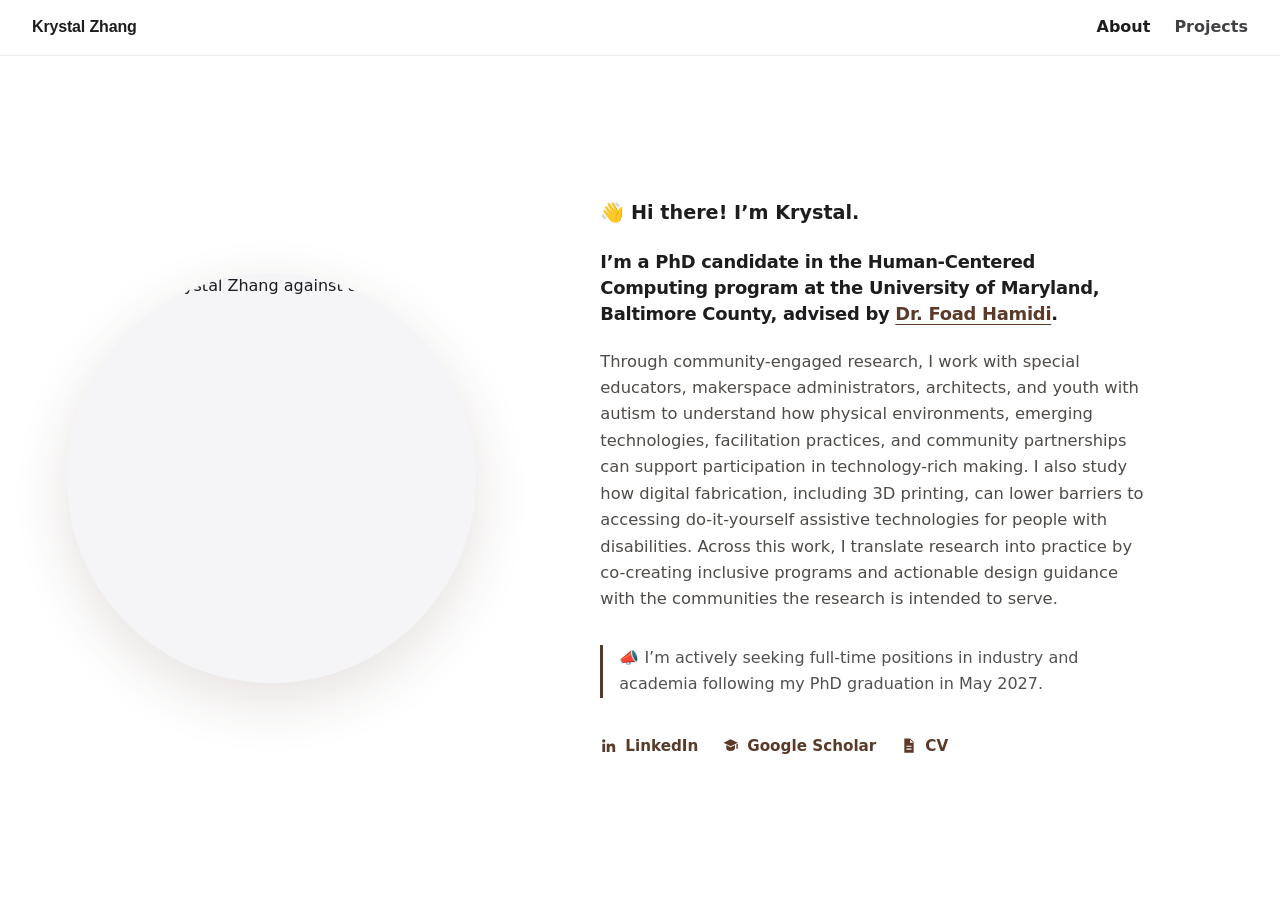
==== preview/index.html @ 25e0b15d "Refine case study terminology and evidence layouts" ====
<!doctype html>
<html lang="en">
<head>
  <meta charset="utf-8">
  <meta name="viewport" content="width=device-width, initial-scale=1">
  <meta name="description" content="Krystal Zhang is an HCI and UX researcher working across accessibility and inclusive design.">
  <title>Krystal Zhang — HCI & UX Researcher</title>
  <link rel="icon" href="assets/favicon.svg" type="image/svg+xml">
  <link rel="stylesheet" href="assets/styles.css">
  <script defer src="assets/script.js"></script>
</head>
<body>
  <a class="skip-link" href="#about">Skip to content</a>
  <header class="site-header">
    <a class="wordmark" href="index.html" aria-label="Krystal Zhang — About">Krystal Zhang</a>
    <nav aria-label="Primary navigation">
      <a href="index.html" aria-current="page">About</a>
      <a href="research.html">Projects</a>
    </nav>
  </header>
  <main>
    <section class="hero" id="about">
      <figure class="portrait-frame">
        <img class="portrait" src="assets/images/headshot-homepage.jpg" alt="Portrait of Krystal Zhang against a warm brown wall">
      </figure>
      <div class="hero-copy">
        <div class="intro-block">
          <p class="hello">👋 Hi there! I’m Krystal.</p>
          <p class="intro">I’m a PhD candidate in the Human-Centered Computing program at the University of Maryland, Baltimore County, advised by <a href="https://www.foadhamidi.info/" target="_blank" rel="noopener noreferrer">Dr. Foad Hamidi</a>.</p>
          <p class="intro research-intro">Through community-engaged research, I work with special educators, makerspace administrators, architects, and youth with autism to understand how physical environments, emerging technologies, facilitation practices, and community partnerships can support participation in technology-rich making. I also study how digital fabrication, including 3D printing, can lower barriers to accessing do-it-yourself assistive technologies for people with disabilities. Across this work, I translate research into practice by co-creating inclusive programs and actionable design guidance with the communities the research is intended to serve.</p>
        </div>
        <div class="career-block">
          <p class="availability"><span aria-hidden="true">📣</span> I’m actively seeking full-time positions in industry and academia following my PhD graduation in May 2027.</p>
          <div class="profile-links" aria-label="Professional profiles">
            <a href="https://www.linkedin.com/in/krystal-z/" target="_blank" rel="noopener noreferrer"><svg aria-hidden="true" viewBox="0 0 24 24"><path d="M5.2 7.8A2.3 2.3 0 1 0 5.2 3.2a2.3 2.3 0 0 0 0 4.6ZM3.3 9.5h3.8V21H3.3V9.5Zm6.1 0H13v1.6h.1c.5-.9 1.7-2 3.5-2 3.8 0 4.5 2.5 4.5 5.7V21h-3.8v-5.5c0-1.3 0-3-1.9-3s-2.2 1.4-2.2 2.9V21H9.4V9.5Z"/></svg><span>LinkedIn</span></a>
            <a href="https://scholar.google.com/citations?user=fKYQPuYAAAAJ&amp;hl=en&amp;authuser=1&amp;oi=ao" target="_blank" rel="noopener noreferrer"><svg aria-hidden="true" viewBox="0 0 24 24"><path d="m12 3 10 5-10 5L2 8l10-5Zm-6 8.2 6 3 6-3V16c0 1.8-2.7 3.5-6 3.5S6 17.8 6 16v-4.8Zm14-1 2-1v7.3h-2v-6.3Z"/></svg><span>Google Scholar</span></a>
            <a href="https://docs.google.com/document/d/1ETEiyIuMveuEgtH3HC91-z8uO13JX_DppgPaXV-I8yY/edit?usp=sharing" target="_blank" rel="noopener noreferrer"><svg aria-hidden="true" viewBox="0 0 24 24"><path d="M6 2h8l5 5v15H6V2Zm8 1.8V8h4.2L14 3.8ZM9 12v1.7h7V12H9Zm0 4v1.7h7V16H9Z"/></svg><span>CV</span></a>
          </div>
        </div>
      </div>
    </section>
  </main>
</body>
</html>
---- preview/assets/styles.css ----
:root {
  --paper: #ffffff;
  --surface: #f5f5f7;
  --ink: #1d1d1f;
  --muted: #6e6e73;
  --line: #d2d2d7;
  --terracotta: #5b3a29;
  --sage: #e8f0e4;
  --blue: #5b3a29;
  --radius: 1.75rem;
  --shadow: 0 12px 36px rgba(0, 0, 0, .07);
  --sans: Inter, ui-sans-serif, system-ui, -apple-system, BlinkMacSystemFont, "Segoe UI", sans-serif;
}

* { box-sizing: border-box; }
html { scroll-behavior: smooth; }
body {
  margin: 0;
  color: var(--ink);
  background: var(--paper);
  font-family: var(--sans);
  font-size: 1rem;
  line-height: 1.65;
}
main {
  width: 100%;
  min-height: calc(100svh - 3.5rem);
  margin-inline: auto;
  background: var(--paper);
}
a { color: inherit; text-underline-offset: .22em; }
a:hover { color: var(--terracotta); }
a:focus-visible, button:focus-visible { outline: 3px solid var(--blue); outline-offset: 4px; }
img { display: block; max-width: 100%; }
.wrapper { width: min(1080px, calc(100% - 3rem)); margin-inline: auto; }
.skip-link { position: fixed; left: 1rem; top: -5rem; z-index: 20; padding: .75rem 1rem; background: var(--ink); color: white; }
.skip-link:focus { top: 1rem; }

.site-header {
  width: min(1160px, calc(100% - 3rem));
  margin: 0 auto;
  min-height: 4.5rem;
  display: flex;
  justify-content: space-between;
  align-items: center;
  border-bottom: 1px solid rgba(0, 0, 0, .1);
}
.wordmark { font-size: 1.05rem; font-weight: 650; letter-spacing: -.015em; text-decoration: none; }
nav { display: flex; gap: 1.5rem; }
nav a { font-size: .88rem; font-weight: 500; text-decoration: none; }

.hero {
  min-height: 680px;
  display: grid;
  grid-template-columns: minmax(260px, .72fr) minmax(0, 1.45fr);
  gap: clamp(3.5rem, 8vw, 7.5rem);
  align-items: center;
  padding-block: clamp(5rem, 10vw, 9rem);
}
.portrait-frame {
  margin: 0;
  aspect-ratio: 4 / 5;
  overflow: hidden;
  border-radius: var(--radius);
  background: var(--surface);
  box-shadow: var(--shadow);
}
.portrait { width: 100%; height: 100%; object-fit: cover; object-position: 50% 51%; }
.eyebrow {
  margin: 0 0 .75rem;
  color: var(--terracotta);
  font-size: .78rem;
  font-weight: 750;
  letter-spacing: .1em;
  text-transform: uppercase;
}
h1, h2, h3 { font-family: var(--sans); line-height: 1.12; letter-spacing: -.035em; }
h1 { max-width: 790px; margin: 0; font-size: clamp(2.65rem, 5vw, 4.75rem); font-weight: 650; }
h2 { margin: 0; font-size: clamp(1.7rem, 3vw, 2.65rem); font-weight: 600; }
h3 { margin: 0; font-size: clamp(1.4rem, 2.4vw, 1.95rem); font-weight: 650; }
.lede { max-width: 720px; margin: 1.75rem 0 1rem; color: var(--muted); font-size: clamp(1.03rem, 1.4vw, 1.2rem); }
.profile-meta { color: var(--muted); }
.link-row, .card-links { display: flex; flex-wrap: wrap; gap: .65rem 1.25rem; }
.link-row { margin-top: 1.75rem; }
.link-row a, .card-links a { font-weight: 700; }
[data-placeholder-link] { cursor: not-allowed; text-decoration-style: dotted; }

.section { padding-block: clamp(4.5rem, 8vw, 8rem); border-top: 1px solid var(--line); }
.home-research { padding-block: clamp(5.5rem, 10vw, 9rem); border-top: 1px solid var(--line); }
.home-section-heading { display: flex; justify-content: space-between; align-items: end; gap: 2rem; margin-bottom: 1.75rem; }
.text-link { font-weight: 700; white-space: nowrap; }
.compact-project-grid { display: grid; grid-template-columns: repeat(3, 1fr); gap: 1rem; }
.compact-project {
  min-height: 230px;
  display: flex;
  flex-direction: column;
  justify-content: space-between;
  padding: 1.75rem;
  border-radius: var(--radius);
  color: var(--ink);
  text-decoration: none;
  transition: transform .2s ease, box-shadow .2s ease;
}
.compact-project:hover { color: var(--ink); transform: translateY(-3px); box-shadow: var(--shadow); }
.compact-project strong { max-width: 25ch; font-size: 1.2rem; line-height: 1.3; }
.project-number { font-size: .76rem; font-weight: 750; letter-spacing: .08em; text-transform: uppercase; }
.highlights-strip { display: grid; grid-template-columns: .7fr 1.3fr; gap: 3rem; padding-block: clamp(5.5rem, 10vw, 9rem); border-top: 1px solid var(--line); }
.compact-timeline { margin-top: 0; }
.page-intro { padding-block: clamp(4rem, 8vw, 7rem); }
.page-intro h1 { max-width: 900px; }
.section-heading { display: grid; grid-template-columns: 1fr 1fr; gap: 1rem 3rem; align-items: end; margin-bottom: 3rem; }
.section-heading .eyebrow { grid-column: 1 / -1; }
.section-heading > p:last-child { margin: 0; color: var(--muted); }
.section-heading.compact { display: block; }
.project-grid { display: grid; gap: 2rem; }
.project-card {
  display: grid;
  grid-template-columns: minmax(280px, .9fr) minmax(0, 1.1fr);
  overflow: hidden;
  border: 1px solid var(--line);
  border-radius: var(--radius);
  background: var(--surface);
  box-shadow: var(--shadow);
}
.project-image { min-height: 390px; display: grid; place-content: center; color: rgba(32,32,29,.7); font-weight: 700; }
.project-one { background: #edf2ea; }
.project-two { background: #f6ece7; }
.project-three { background: #eaf1f5; }
.project-content { align-self: center; padding: clamp(2rem, 5vw, 4.5rem); }
.card-title { font-size: clamp(1.55rem, 2.5vw, 2.1rem); }
.project-meta { margin: 0 0 .75rem; color: var(--terracotta); font-size: .82rem; font-weight: 750; text-transform: uppercase; letter-spacing: .08em; }
.project-content > p:not(.project-meta) { max-width: 560px; color: var(--muted); }
.tag-list, .pill-grid { display: flex; flex-wrap: wrap; gap: .55rem; }
.tag-list { margin: 1.5rem 0; }
.tag-list span, .pill-grid span { border: 1px solid var(--line); border-radius: 999px; padding: .4rem .8rem; background: var(--paper); font-size: .82rem; }
.split-section, .about-section, .teaching { display: grid; grid-template-columns: 1fr 1fr; gap: 3rem; }
.pill-grid { align-content: start; }
.timeline { list-style: none; padding: 0; margin: 2.5rem 0 0; }
.timeline li { display: grid; grid-template-columns: 6rem 1fr; gap: 1.5rem; padding: 1.1rem 0; border-top: 1px solid var(--line); }
.timeline time { color: var(--terracotta); font-weight: 750; }
.site-footer { padding-block: clamp(6rem, 11vw, 10rem); border-top: 1px solid var(--line); text-align: center; }
.site-footer h2 { font-size: clamp(2rem, 4vw, 3.25rem); }
.site-footer > p { max-width: 650px; margin-inline: auto; color: var(--muted); }
.button { display: inline-block; margin-top: 1rem; padding: .85rem 1.25rem; border-radius: 999px; background: var(--blue); color: white; font-weight: 650; text-decoration: none; }
.button:hover { background: var(--terracotta); color: white; }
.copyright { margin-top: 5rem; font-size: .85rem; }

.project-page .site-header { margin-bottom: 0; }
.project-hero { padding-block: clamp(4rem, 9vw, 8rem); }
.project-hero h1 { max-width: 950px; font-size: clamp(2.35rem, 4.7vw, 4.25rem); }
.project-summary { max-width: 760px; font-size: 1.25rem; color: var(--muted); }
.fact-grid { display: grid; grid-template-columns: repeat(4, 1fr); gap: 1px; margin-top: 3rem; background: var(--line); border: 1px solid var(--line); }
.fact-grid div { padding: 1.25rem; background: var(--surface); }
.fact-grid dt { color: var(--muted); font-size: .75rem; font-weight: 750; text-transform: uppercase; letter-spacing: .08em; }
.fact-grid dd { margin: .25rem 0 0; }
.case-layout { display: grid; grid-template-columns: minmax(170px, .42fr) minmax(0, 1fr); gap: 3rem 6rem; }
.case-layout h2 { font-size: clamp(1.8rem, 3vw, 2.8rem); }
.placeholder-panel { min-height: 280px; margin: 2.25rem 0; border-radius: var(--radius); background: linear-gradient(135deg, #e1d6c8, #bdcbb6); display: grid; place-content: center; font-weight: 700; color: var(--muted); }
.case-image { width: 100%; margin: 2.25rem 0; border-radius: var(--radius); }
.publication-box { padding: 2rem; border: 1px solid var(--line); border-radius: var(--radius); background: var(--surface); }
.back-link { font-weight: 700; }

/* Minimal one-page portfolio */
.site-header {
  position: sticky;
  top: 0;
  z-index: 10;
  width: 100%;
  margin-inline: auto;
  min-height: 3.5rem;
  justify-content: space-between;
  padding-inline: max(2rem, calc((100% - 1320px) / 2));
  background: rgba(255, 255, 255, .76);
  border-bottom: 1px solid rgba(0, 0, 0, .08);
  backdrop-filter: saturate(180%) blur(18px);
  -webkit-backdrop-filter: saturate(180%) blur(18px);
}
.site-header .wordmark { font-family: Arial, Helvetica, sans-serif; font-size: 1rem; font-weight: 700; letter-spacing: -.01em; }
.site-header nav { width: auto; justify-content: flex-end; }
.site-header nav a { color: #424245; font-size: 1rem; font-weight: 550; }
.site-header nav a[aria-current="page"] { color: var(--ink); font-weight: 650; }
.hero {
  min-height: calc(100svh - 3.5rem);
  width: min(1320px, calc(100% - 4rem));
  margin-inline: auto;
  grid-template-columns: minmax(280px, .85fr) minmax(0, 1.15fr);
  gap: clamp(3rem, 7vw, 7rem);
  padding-block: clamp(3.5rem, 7vw, 6.5rem);
  align-items: center;
}
.portrait-frame {
  width: clamp(280px, 32vw, 430px);
  min-height: 0;
  aspect-ratio: 1;
  justify-self: center;
  border-radius: 50%;
  box-shadow: 0 18px 55px rgba(75, 49, 32, .14);
}
.portrait { object-position: 52% 39%; }
.hero-copy {
  display: flex;
  flex-direction: column;
  justify-content: center;
  padding: 0;
  background: #fff;
}
.hello { margin: 0 0 1.25rem; font-size: clamp(1.1rem, 1.5vw, 1.35rem); font-weight: 600; }
.intro {
  max-width: 34rem;
  margin: 0;
  color: var(--ink);
  font-size: clamp(1.05rem, 1.4vw, 1.28rem);
  font-weight: 600;
  line-height: 1.45;
  letter-spacing: -.015em;
}
.intro a { color: #5b3a29; font-weight: 650; }
.research-intro { margin-top: 1.35rem; color: #4f4b47; font-size: clamp(1.02rem, 1.25vw, 1.14rem); font-weight: 400; line-height: 1.62; letter-spacing: 0; }
.career-block { margin-top: 2rem; }
.availability {
  max-width: 35rem;
  margin: 0;
  padding-left: 1rem;
  color: #515154;
  border-left: 3px solid #5b3a29;
  font-size: clamp(.98rem, 1.25vw, 1.1rem);
}
.profile-links { display: flex; flex-wrap: wrap; gap: .75rem 1.5rem; margin-top: 2.25rem; }
.profile-links a { display: inline-flex; align-items: center; gap: .48rem; color: #5b3a29; font-size: .95rem; font-weight: 600; text-decoration: none; }
.profile-links svg { width: 1.08rem; height: 1.08rem; flex: 0 0 auto; fill: currentColor; }
.profile-links a:hover { text-decoration: underline; }
.research-section { padding: clamp(3.5rem, 7vw, 6rem) 2rem; background: #fff; }
.research-page .research-section { min-height: calc(100svh - 3.5rem); }
.research-inner { width: min(1240px, 100%); margin-inline: auto; }
.research-heading { display: flex; justify-content: space-between; align-items: end; gap: 3rem; margin-bottom: 3rem; }
.section-label { margin: 0; color: #6e6255; font-size: .78rem; font-weight: 700; letter-spacing: .09em; text-transform: uppercase; }
.research-heading h1 { max-width: none; font-size: clamp(2rem, 4vw, 3.6rem); }
.research-grid { display: grid; grid-template-columns: repeat(3, minmax(0, 1fr)); gap: 1.25rem; }
.research-card {
  min-height: 0;
  display: flex;
  flex-direction: column;
  overflow: hidden;
  color: var(--ink);
  background: #f8f6f2;
  border: 1px solid rgba(91, 58, 41, .12);
  border-radius: 1.5rem;
  box-shadow: 0 8px 28px rgba(74, 58, 43, .05);
  transition: transform .2s ease, box-shadow .2s ease;
}
.research-card:hover { transform: translateY(-3px); box-shadow: 0 14px 34px rgba(74, 58, 43, .1); }
.card-image-link { display: block; }
.card-image-link img { width: 100%; aspect-ratio: 3 / 2; object-fit: cover; }
.research-card-body { display: flex; flex: 1; flex-direction: column; padding: 1.4rem 1.5rem 1.5rem; }
.project-role { margin: 0; color: #6e5546; font-size: .75rem; font-weight: 700; letter-spacing: .07em; text-transform: uppercase; }
.research-card h2 { max-width: none; margin: .75rem 0 1.4rem; font-size: clamp(1.05rem, 1.4vw, 1.28rem); line-height: 1.32; letter-spacing: -.018em; }
.research-card h2 a { color: var(--ink); text-decoration: none; }
.research-card h2 a:hover { color: #5b3a29; text-decoration: underline; }
.project-actions { display: flex; flex-wrap: wrap; gap: .7rem 1.1rem; margin-top: auto; }
.project-actions a { color: #5b3a29; font-size: .88rem; font-weight: 650; }
.minimal-footer {
  width: 100%;
  margin-inline: auto;
  min-height: 7rem;
  display: flex;
  justify-content: space-between;
  align-items: center;
  gap: 2rem;
  padding-inline: max(1.5rem, calc((100% - 1120px) / 2));
  color: var(--muted);
  background: #fff;
  font-size: .82rem;
}
.minimal-footer a { color: inherit; }

/* Compact visual case studies */
.project-page { --case-card: #f7f5f2; --case-border: rgba(91,58,41,.12); }
.sticky-back {
  position: sticky;
  top: 4.35rem;
  z-index: 8;
  display: block;
  width: max-content;
  margin: 1rem max(1.5rem, calc((100% - 1180px) / 2)) 0;
  padding: .5rem .8rem;
  color: #5b3a29;
  background: rgba(255, 255, 255, .9);
  border: 1px solid rgba(91, 58, 41, .15);
  border-radius: 999px;
  font-size: .82rem;
  font-weight: 650;
  text-decoration: none;
  backdrop-filter: blur(14px);
}
.case-study { width: min(1180px, calc(100% - 3rem)); margin-inline: auto; padding-bottom: 4rem; }
.case-hero { display: grid; grid-template-columns: 1.04fr .96fr; gap: clamp(2.5rem, 5vw, 5rem); align-items: center; padding: 1.5rem 0 2.75rem; }
.case-heading h1 { max-width: 720px; font-size: clamp(1.35rem, 1.8vw, 1.85rem); font-weight: 550; line-height: 1.24; letter-spacing: -.018em; }
.case-role, .case-label { margin: 0 0 .7rem; color: #6e5546; font-size: .74rem; font-weight: 700; letter-spacing: .08em; text-transform: uppercase; }
.case-deck { max-width: 660px; margin: 1.25rem 0; color: #57534f; font-size: clamp(1rem, 1.25vw, 1.13rem); line-height: 1.58; }
.publication-link { color: #5b3a29; font-size: .9rem; font-weight: 650; }
.case-links { display: flex; flex-wrap: wrap; gap: .65rem 1.25rem; }
.award { color: #7a4f31; font-weight: 650; letter-spacing: 0; text-transform: none; white-space: nowrap; }
.documentary-hero { margin: 0; overflow: hidden; background: var(--case-card); border: 1px solid var(--case-border); border-radius: 1.1rem; }
.documentary-hero > img { width: 100%; height: min(31vw, 440px); padding: .8rem; object-fit: contain; background: #fff; }
.portrait-evidence > img { object-position: center 12%; }
.documentary-hero figcaption, .evidence-wide figcaption, .evidence-triptych figcaption, .object-gallery figcaption { padding: .7rem .85rem; color: #716a64; font-size: .74rem; line-height: 1.35; }
.object-pair { display: grid; grid-template-columns: 1fr 1fr; }
.object-pair > img { aspect-ratio: 1; object-fit: cover; }
.object-pair figcaption { grid-column: 1 / -1; }
.case-facts { display: grid; grid-template-columns: repeat(4, 1fr); margin: 0; border-block: 1px solid var(--line); }
.case-facts div { padding: 1.1rem 1.25rem; border-right: 1px solid var(--line); }
.case-facts div:last-child { border-right: 0; }
.case-facts dt { color: #74695e; font-size: .7rem; font-weight: 700; letter-spacing: .07em; text-transform: uppercase; }
.case-facts dd { margin: .25rem 0 0; font-size: .93rem; line-height: 1.4; }
.case-section { padding: clamp(2.8rem, 5vw, 4.5rem) 0; border-bottom: 1px solid var(--line); }
.case-section h2 { max-width: 760px; font-size: clamp(1.35rem, 2.2vw, 2rem); font-weight: 550; line-height: 1.22; }
.case-label { display: inline-flex; align-items: center; gap: .48rem; }
.case-label::before { display: inline-grid; width: 1.45rem; height: 1.45rem; place-items: center; color: #5b3a29; background: #f4eee7; border: 1px solid rgba(91,58,41,.15); border-radius: 50%; font-size: .75rem; line-height: 1; }
.label-challenge::before { content: "◇"; }
.label-focus::before { content: "?"; font-weight: 700; }
.label-approach::before { content: "↗"; }
.label-insights::before { content: "✦"; }
.label-outcome::before { content: "✓"; }
.case-overview { display: grid; grid-template-columns: .85fr 1.15fr; gap: 2rem 5rem; align-items: start; }
.case-overview > p { margin: 1.7rem 0 0; color: #57534f; }
.role-note { grid-column: 1 / -1; display: grid; grid-template-columns: 8rem 1fr; gap: 1rem; min-height: 5.5rem; padding: 1.1rem 1.25rem; background: var(--case-card); border: 1px solid var(--case-border); border-radius: 1rem; font-size: .92rem; }
.role-note strong { font-weight: 650; }
.study-focus h2 { max-width: 700px; }
.question-grid { display: grid; grid-template-columns: repeat(2, 1fr); gap: 1rem; margin-top: 1.6rem; }
.question-grid p { min-height: 7.5rem; margin: 0; padding: 1.2rem 1.3rem; color: #55504c; background: var(--case-card); border: 1px solid var(--case-border); border-left: 3px solid #8e6d58; border-radius: 0 .9rem .9rem 0; font-size: .94rem; line-height: 1.55; }
.section-intro { max-width: 760px; margin: .9rem 0 0; color: #625d59; font-size: .94rem; }
.method-flow, .insight-grid { display: grid; grid-template-columns: repeat(3, 1fr); gap: 1rem; margin-top: 1.75rem; }
.method-flow div, .insight-grid article { min-height: 10.5rem; display: flex; flex-direction: column; padding: 1.35rem; background: var(--case-card); border: 1px solid var(--case-border); border-radius: 1rem; }
.method-flow strong { display: block; margin-bottom: .45rem; color: #5b3a29; font-size: .9rem; font-weight: 650; }
.method-flow span { color: #5f5a56; font-size: .9rem; }
.sequence-flow { position: relative; gap: 1.5rem; }
.sequence-flow::before { content: ""; position: absolute; top: 2.05rem; left: 16.5%; right: 16.5%; height: 1px; background: #c9b8ab; }
.sequence-flow div { position: relative; z-index: 1; }
.sequence-flow strong::before { content: ""; display: inline-block; width: .55rem; height: .55rem; margin-right: .5rem; border-radius: 50%; background: #5b3a29; vertical-align: .04rem; }
.insight-grid article > span { color: #9a806f; font-size: .7rem; font-weight: 700; }
.insight-grid h3 { margin-top: .55rem; font-size: 1.08rem; font-weight: 600; line-height: 1.3; letter-spacing: -.012em; }
.insight-grid p { margin: .7rem 0 0; color: #625d59; font-size: .9rem; line-height: 1.55; }
.evidence-wide { display: block; width: min(820px, 100%); margin: 2rem auto 0; overflow: hidden; background: var(--case-card); border: 1px solid var(--case-border); border-radius: 1rem; }
.evidence-wide img { display: block; width: 100%; height: auto; object-fit: contain; background: #fff; }
.evidence-wide figcaption { max-width: none; text-align: center; }
.workshop-hero { display: grid; grid-template-columns: repeat(2, minmax(0, 1fr)); gap: .55rem; padding: .55rem; background: #fff; }
.workshop-hero > img { width: 100%; height: auto; aspect-ratio: 4 / 3; padding: 0; object-fit: cover; }
.workshop-gallery { width: min(860px, 100%); grid-template-columns: repeat(2, minmax(0, 1fr)); margin-inline: auto; }
.workshop-gallery img { aspect-ratio: 4 / 3; object-fit: cover; }
.centered-note { width: min(860px, 100%); margin-inline: auto; text-align: center; }
.evidence-triptych { display: grid; grid-template-columns: repeat(3, 1fr); gap: .8rem; margin-top: 2rem; }
.evidence-triptych figure, .object-gallery figure { margin: 0; overflow: hidden; background: var(--case-card); border: 1px solid var(--case-border); border-radius: 1rem; }
.evidence-triptych img { width: 100%; aspect-ratio: 4 / 3; object-fit: cover; }
.source-note { margin: .65rem 0 0; color: #7a736d; font-size: .72rem; }
.object-gallery { display: grid; grid-template-columns: repeat(2, minmax(0, 260px)); gap: 1rem; margin-top: 2rem; }
.object-gallery img { width: 100%; aspect-ratio: 1; object-fit: cover; }
.impact-panel { display: grid; grid-template-columns: .82fr 1.18fr; gap: 2rem 4rem; padding-inline: clamp(1.5rem, 3vw, 2.5rem); background: var(--case-card); border: 1px solid var(--case-border); border-radius: 1rem; }
.impact-panel p { color: #514b47; font-size: .92rem; }
.guidance-list { display: grid; gap: .65rem; }
.guidance-list div { display: grid; grid-template-columns: minmax(9rem, .65fr) 1.35fr; gap: 1rem; padding: .75rem 0; border-bottom: 1px solid rgba(91,58,41,.16); }
.guidance-list div:last-child { border-bottom: 0; }
.guidance-list strong { color: #5b3a29; font-size: .84rem; font-weight: 650; }
.guidance-list span { color: #5d5651; font-size: .84rem; line-height: 1.45; }

@media (max-width: 760px) {
  .hero, .project-card, .section-heading, .split-section, .about-section, .teaching, .case-layout, .compact-project-grid, .highlights-strip { grid-template-columns: 1fr; }
  .hero { min-height: auto; }
  .portrait-frame { width: min(280px, 78vw); }
  .project-image { min-height: 260px; }
  .fact-grid { grid-template-columns: 1fr 1fr; }
  h1 { font-size: clamp(2.3rem, 11vw, 3.4rem); }
  .home-section-heading { align-items: start; flex-direction: column; }
  .site-header { padding-inline: 1rem; }
  .site-header nav { width: auto; justify-content: flex-end; gap: 1rem; }
  .site-header nav a { font-size: .95rem; }
  .hero { width: min(100% - 2rem, 38rem); min-height: auto; grid-template-columns: 1fr; gap: 2.75rem; padding-block: 2.5rem 4.5rem; }
  .portrait-frame { width: clamp(220px, 68vw, 310px); min-height: auto; aspect-ratio: 1; border-radius: 50%; }
  .portrait { object-position: 52% 39%; }
  .hero-copy { padding: 0 .25rem; }
  .intro { max-width: 34rem; font-size: 1.2rem; }
  .research-heading { display: block; }
  .research-heading h1 { margin-top: .75rem; }
  .research-grid { grid-template-columns: 1fr; }
  .research-card { min-height: 0; }
  .sticky-back { top: 4rem; margin-left: 1rem; }
  .case-study { width: min(100% - 2rem, 38rem); }
  .case-hero, .case-overview, .impact-panel { grid-template-columns: 1fr; gap: 1.75rem; }
  .case-hero { padding-top: 1.25rem; }
  .case-cover { order: -1; }
  .documentary-hero { order: -1; }
  .documentary-hero > img { height: min(95vw, 420px); }
  .case-facts { grid-template-columns: 1fr 1fr; }
  .case-facts div:nth-child(2) { border-right: 0; }
  .case-facts div:nth-child(-n+2) { border-bottom: 1px solid var(--line); }
  .method-flow, .insight-grid { grid-template-columns: 1fr; }
  .question-grid { grid-template-columns: 1fr; }
  .sequence-flow::before { top: 1.5rem; bottom: 1.5rem; left: 1.62rem; right: auto; width: 1px; height: auto; }
  .workshop-hero { grid-template-columns: 1fr; }
  .evidence-triptych { grid-template-columns: 1fr; }
  .object-gallery { grid-template-columns: 1fr 1fr; }
  .guidance-list div { grid-template-columns: 1fr; gap: .25rem; }
  .role-note { grid-template-columns: 1fr; gap: .35rem; }
  .impact-panel { padding: 1.75rem; }
}
@media (min-width: 761px) and (max-width: 980px) {
  .hero { width: min(100% - 3rem, 820px); grid-template-columns: minmax(240px, .75fr) minmax(0, 1.25fr); gap: 3rem; }
  .portrait-frame { width: clamp(240px, 31vw, 310px); }
  .intro { font-size: 1.18rem; }
  .research-intro { font-size: 1.05rem; }
  .research-page .research-grid { grid-template-columns: repeat(2, minmax(0, 1fr)); }
}
@media (prefers-reduced-motion: reduce) { html { scroll-behavior: auto; } }
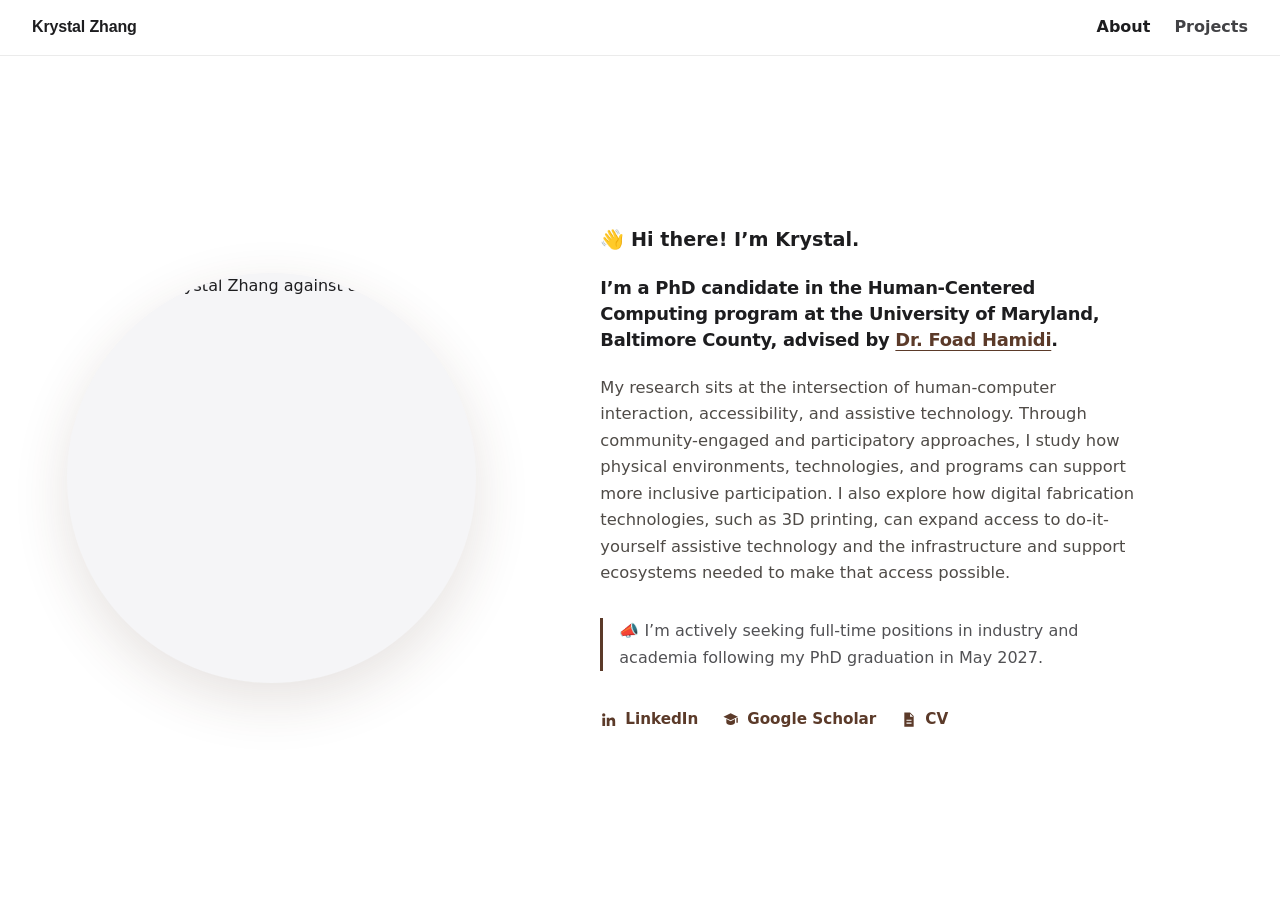
==== commit bd34645c: "Synchronize root site and preview case studies" ====
--- a/preview/index.html
+++ b/preview/index.html
@@ -27,7 +27,7 @@
         <div class="intro-block">
           <p class="hello">👋 Hi there! I’m Krystal.</p>
           <p class="intro">I’m a PhD candidate in the Human-Centered Computing program at the University of Maryland, Baltimore County, advised by <a href="https://www.foadhamidi.info/" target="_blank" rel="noopener noreferrer">Dr. Foad Hamidi</a>.</p>
-          <p class="intro research-intro">Through community-engaged research, I work with special educators, makerspace administrators, architects, and youth with autism to understand how physical environments, emerging technologies, facilitation practices, and community partnerships can support participation in technology-rich making. I also study how digital fabrication, including 3D printing, can lower barriers to accessing do-it-yourself assistive technologies for people with disabilities. Across this work, I translate research into practice by co-creating inclusive programs and actionable design guidance with the communities the research is intended to serve.</p>
+          <p class="intro research-intro">My research sits at the intersection of human-computer interaction, accessibility, and assistive technology. Through community-engaged and participatory approaches, I study how physical environments, technologies, and programs can support more inclusive participation. I also explore how digital fabrication technologies, such as 3D printing, can expand access to do-it-yourself assistive technology and the infrastructure and support ecosystems needed to make that access possible.</p>
         </div>
         <div class="career-block">
           <p class="availability"><span aria-hidden="true">📣</span> I’m actively seeking full-time positions in industry and academia following my PhD graduation in May 2027.</p>
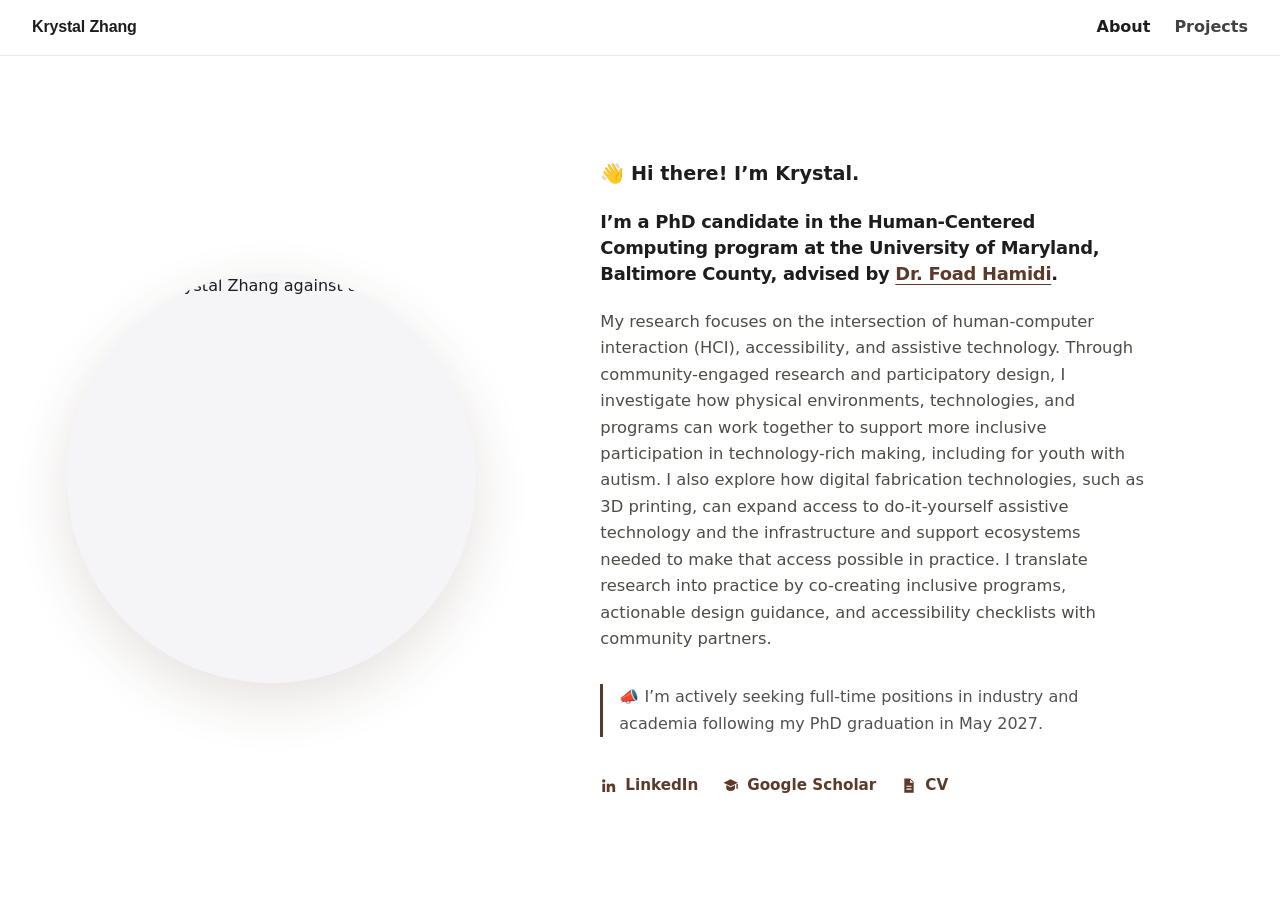
==== commit 2bba4b45: "Refine research statement and case study visuals" ====
--- a/preview/index.html
+++ b/preview/index.html
@@ -27,7 +27,7 @@
         <div class="intro-block">
           <p class="hello">👋 Hi there! I’m Krystal.</p>
           <p class="intro">I’m a PhD candidate in the Human-Centered Computing program at the University of Maryland, Baltimore County, advised by <a href="https://www.foadhamidi.info/" target="_blank" rel="noopener noreferrer">Dr. Foad Hamidi</a>.</p>
-          <p class="intro research-intro">My research sits at the intersection of human-computer interaction, accessibility, and assistive technology. Through community-engaged and participatory approaches, I study how physical environments, technologies, and programs can support more inclusive participation. I also explore how digital fabrication technologies, such as 3D printing, can expand access to do-it-yourself assistive technology and the infrastructure and support ecosystems needed to make that access possible.</p>
+          <p class="intro research-intro">My research focuses on the intersection of human-computer interaction (HCI), accessibility, and assistive technology. Through community-engaged research and participatory design, I investigate how physical environments, technologies, and programs can work together to support more inclusive participation in technology-rich making, including for youth with autism. I also explore how digital fabrication technologies, such as 3D printing, can expand access to do-it-yourself assistive technology and the infrastructure and support ecosystems needed to make that access possible in practice. I translate research into practice by co-creating inclusive programs, actionable design guidance, and accessibility checklists with community partners.</p>
         </div>
         <div class="career-block">
           <p class="availability"><span aria-hidden="true">📣</span> I’m actively seeking full-time positions in industry and academia following my PhD graduation in May 2027.</p>
--- a/preview/assets/styles.css
+++ b/preview/assets/styles.css
@@ -340,7 +340,7 @@
 .insight-grid article > span { color: #9a806f; font-size: .7rem; font-weight: 700; }
 .insight-grid h3 { margin-top: .55rem; font-size: 1.08rem; font-weight: 600; line-height: 1.3; letter-spacing: -.012em; }
 .insight-grid p { margin: .7rem 0 0; color: #625d59; font-size: .9rem; line-height: 1.55; }
-.evidence-wide { display: block; width: min(820px, 100%); margin: 2rem auto 0; overflow: hidden; background: var(--case-card); border: 1px solid var(--case-border); border-radius: 1rem; }
+.evidence-wide { display: block; width: min(700px, 100%); margin: 2rem auto 0; overflow: hidden; background: var(--case-card); border: 1px solid var(--case-border); border-radius: 1rem; }
 .evidence-wide img { display: block; width: 100%; height: auto; object-fit: contain; background: #fff; }
 .evidence-wide figcaption { max-width: none; text-align: center; }
 .workshop-hero { display: grid; grid-template-columns: repeat(2, minmax(0, 1fr)); gap: .55rem; padding: .55rem; background: #fff; }
@@ -348,6 +348,12 @@
 .workshop-gallery { width: min(860px, 100%); grid-template-columns: repeat(2, minmax(0, 1fr)); margin-inline: auto; }
 .workshop-gallery img { aspect-ratio: 4 / 3; object-fit: cover; }
 .centered-note { width: min(860px, 100%); margin-inline: auto; text-align: center; }
+.text-only-hero { grid-template-columns: minmax(0, 760px); }
+.day-flow > div { overflow: hidden; padding-bottom: 0; }
+.day-flow figure { margin: 1rem -1.35rem 0; background: #fff; }
+.day-flow img { width: 100%; aspect-ratio: 4 / 3; object-fit: cover; }
+.day-flow > div:last-child img { object-position: center 45%; }
+.day-flow figcaption { min-height: 3.4rem; padding: .65rem 1rem .8rem; color: #716a64; font-size: .74rem; line-height: 1.35; }
 .evidence-triptych { display: grid; grid-template-columns: repeat(3, 1fr); gap: .8rem; margin-top: 2rem; }
 .evidence-triptych figure, .object-gallery figure { margin: 0; overflow: hidden; background: var(--case-card); border: 1px solid var(--case-border); border-radius: 1rem; }
 .evidence-triptych img { width: 100%; aspect-ratio: 4 / 3; object-fit: cover; }
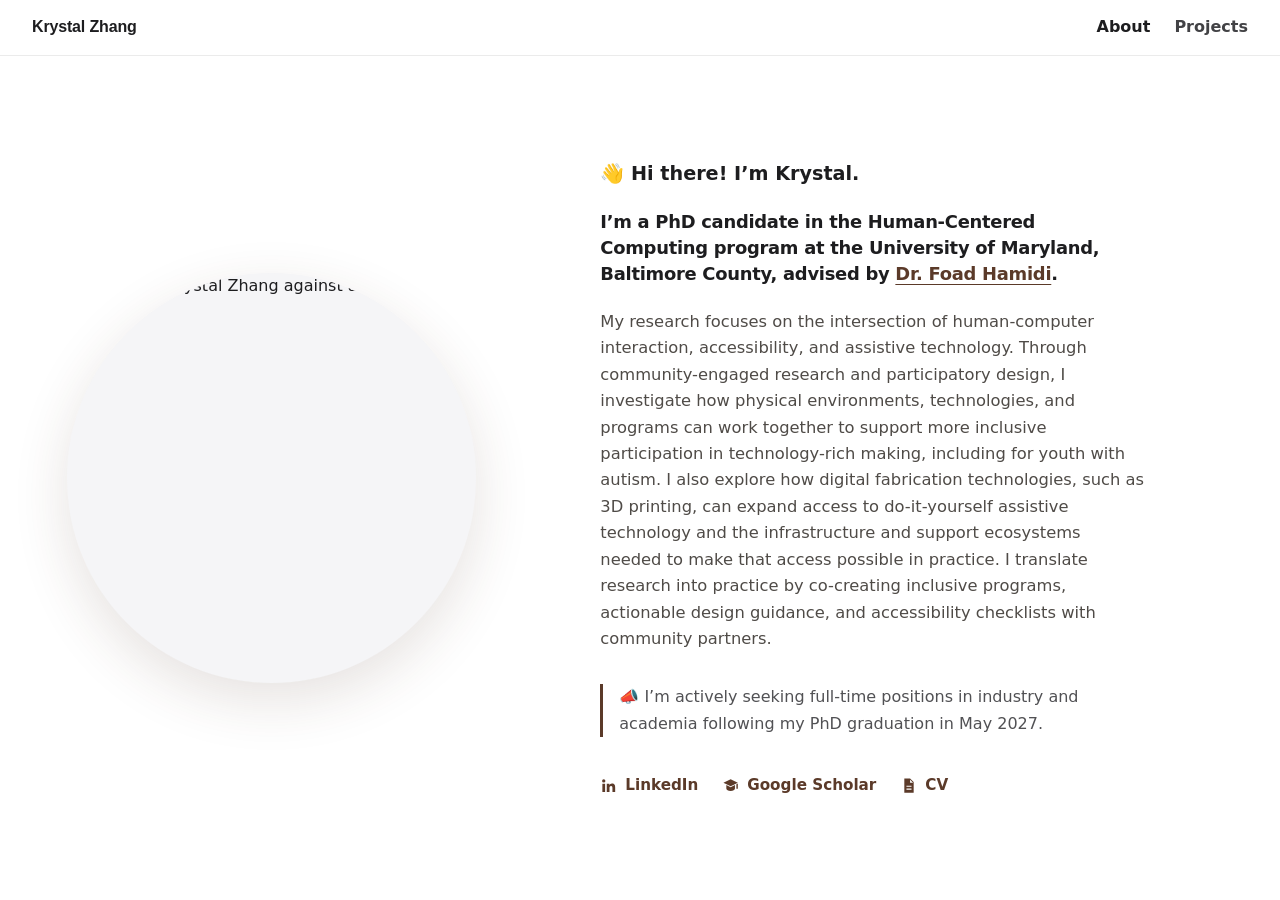
==== commit cd562ad3: "Add BLV hero image and repair garden asset" ====
--- a/preview/index.html
+++ b/preview/index.html
@@ -27,7 +27,7 @@
         <div class="intro-block">
           <p class="hello">👋 Hi there! I’m Krystal.</p>
           <p class="intro">I’m a PhD candidate in the Human-Centered Computing program at the University of Maryland, Baltimore County, advised by <a href="https://www.foadhamidi.info/" target="_blank" rel="noopener noreferrer">Dr. Foad Hamidi</a>.</p>
-          <p class="intro research-intro">My research focuses on the intersection of human-computer interaction (HCI), accessibility, and assistive technology. Through community-engaged research and participatory design, I investigate how physical environments, technologies, and programs can work together to support more inclusive participation in technology-rich making, including for youth with autism. I also explore how digital fabrication technologies, such as 3D printing, can expand access to do-it-yourself assistive technology and the infrastructure and support ecosystems needed to make that access possible in practice. I translate research into practice by co-creating inclusive programs, actionable design guidance, and accessibility checklists with community partners.</p>
+          <p class="intro research-intro">My research focuses on the intersection of human-computer interaction, accessibility, and assistive technology. Through community-engaged research and participatory design, I investigate how physical environments, technologies, and programs can work together to support more inclusive participation in technology-rich making, including for youth with autism. I also explore how digital fabrication technologies, such as 3D printing, can expand access to do-it-yourself assistive technology and the infrastructure and support ecosystems needed to make that access possible in practice. I translate research into practice by co-creating inclusive programs, actionable design guidance, and accessibility checklists with community partners.</p>
         </div>
         <div class="career-block">
           <p class="availability"><span aria-hidden="true">📣</span> I’m actively seeking full-time positions in industry and academia following my PhD graduation in May 2027.</p>
